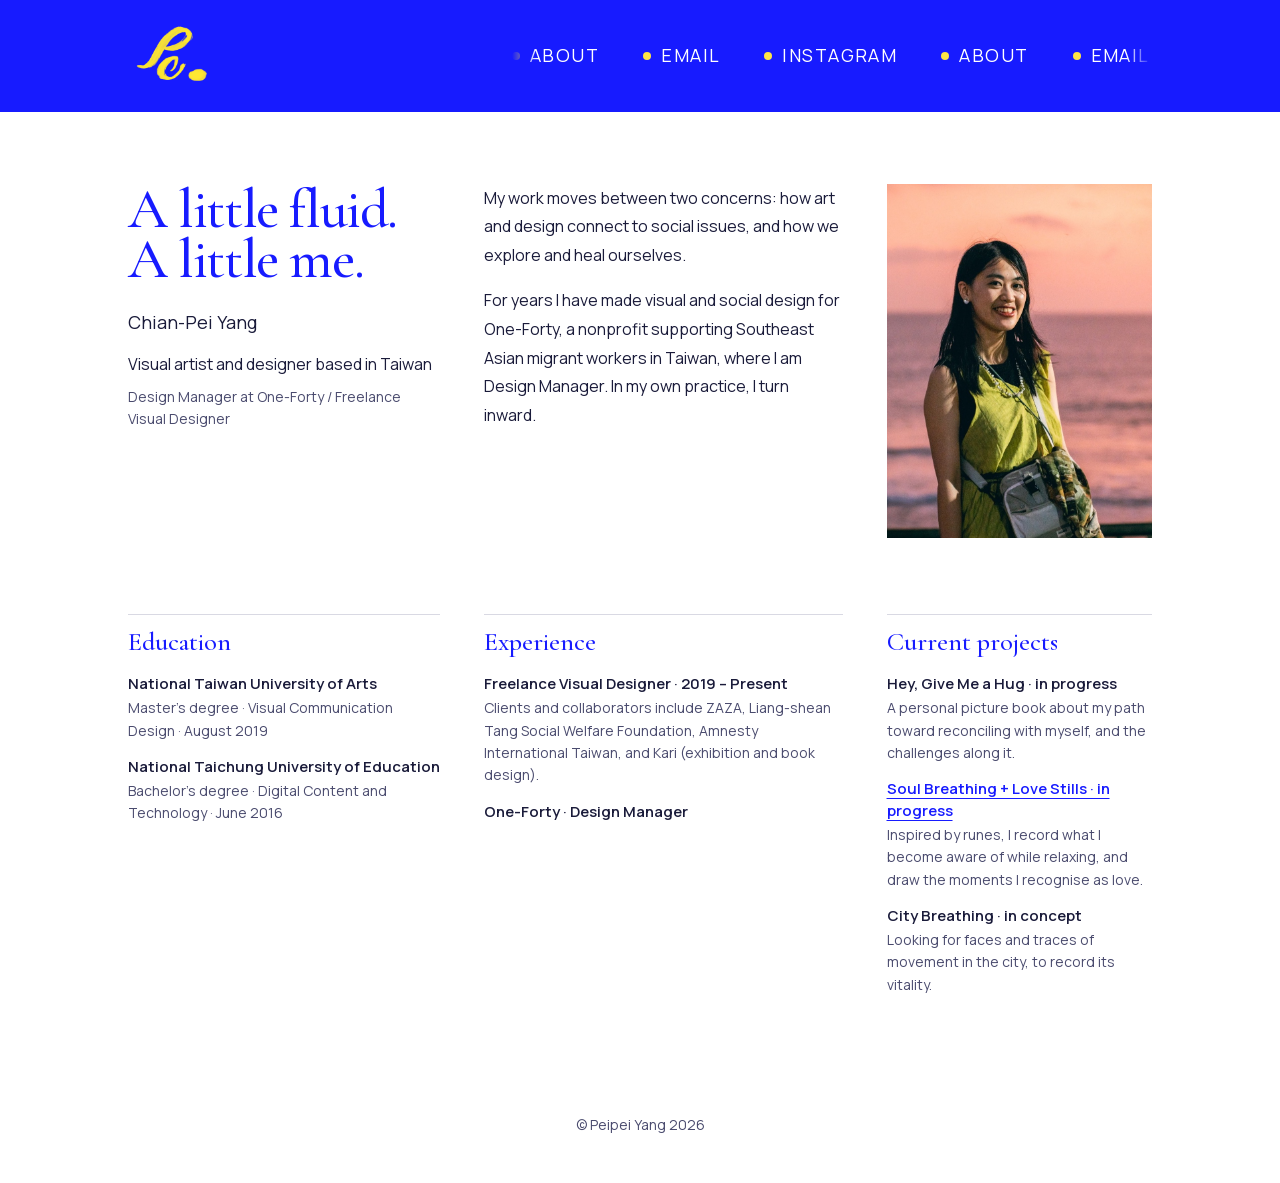
==== docs/about/index.html @ eb95b76c "Initial portfolio site (static build in docs/) Co-Authored-By: Claude Sonnet 5.5 <noreply@anthropic." ====
<!doctype html>
<html lang="en">
<head>
<meta charset="utf-8">
<meta name="viewport" content="width=device-width, initial-scale=1">
<title>About — Peipei — Chian-Pei Yang</title>
<meta name="description" content="Chian-Pei Yang (Peipei) is a visual artist and designer based in Taiwan, working across picture books, illustration, publications, exhibitions, and brand design.">
<meta name="theme-color" content="#171bff">
<meta property="og:title" content="About — Peipei — Chian-Pei Yang">
<meta property="og:description" content="Chian-Pei Yang (Peipei) is a visual artist and designer based in Taiwan, working across picture books, illustration, publications, exhibitions, and brand design.">
<meta property="og:type" content="website">
<link rel="icon" href="../assets/brand/favicon.png">
<link rel="stylesheet" href="../style.css?v=1795450305">
</head>
<body class="page-about">
<a class="skip-link" href="#main">Skip to content</a>
<header class="site-header"><a class="brand" href=".././" aria-label="Peipei, home"><img class="pe" src="../assets/brand/pe-still.png" width="88" height="88" alt=""><img class="pe pe-anim" src="../assets/brand/pe.gif?v=3" width="88" height="88" alt="" decoding="async"></a><nav class="nav marquee" aria-label="Main"><div class="marquee-track"><div class="marquee-group"><a href="../about/" aria-current="page"><span class="dot"></span>ABOUT</a><a href="mailto:balalapei@gmail.com"><span class="dot"></span>EMAIL</a><a href="https://www.instagram.com/balalapei/" target="_blank" rel="noopener"><span class="dot"></span>INSTAGRAM</a></div><div class="marquee-group" aria-hidden="true"><a href="../about/" tabindex="-1"><span class="dot"></span>ABOUT</a><a href="mailto:balalapei@gmail.com" tabindex="-1"><span class="dot"></span>EMAIL</a><a href="https://www.instagram.com/balalapei/" target="_blank" rel="noopener" tabindex="-1"><span class="dot"></span>INSTAGRAM</a></div><div class="marquee-group" aria-hidden="true"><a href="../about/" tabindex="-1"><span class="dot"></span>ABOUT</a><a href="mailto:balalapei@gmail.com" tabindex="-1"><span class="dot"></span>EMAIL</a><a href="https://www.instagram.com/balalapei/" target="_blank" rel="noopener" tabindex="-1"><span class="dot"></span>INSTAGRAM</a></div><div class="marquee-group" aria-hidden="true"><a href="../about/" tabindex="-1"><span class="dot"></span>ABOUT</a><a href="mailto:balalapei@gmail.com" tabindex="-1"><span class="dot"></span>EMAIL</a><a href="https://www.instagram.com/balalapei/" target="_blank" rel="noopener" tabindex="-1"><span class="dot"></span>INSTAGRAM</a></div></div></nav></header>
<main id="main">
<div class="about-main"><div class="ag-head"><h1>A little fluid.<br>A little me.</h1><p class="name">Chian-Pei Yang</p><p class="sub">Visual artist and designer based in Taiwan</p><p class="role">Design Manager at One-Forty / Freelance Visual Designer</p></div><div class="ag-bio bio"><p>My work moves between two concerns: how art and design connect to social issues, and how we explore and heal ourselves.</p><p>For years I have made visual and social design for One-Forty, a nonprofit supporting Southeast Asian migrant workers in Taiwan, where I am Design Manager. In my own practice, I turn inward.</p></div><figure class="portrait"><img src="../assets/about/portrait-810.jpg" srcset="../assets/about/portrait-800.jpg 800w, ../assets/about/portrait-810.jpg 810w" sizes="(min-width: 900px) 340px, 100vw" width="810" height="1080" alt="Chian-Pei Yang smiling in a green dress, with a pink sunset sky behind her" fetchpriority="high" decoding="async"></figure><section class="about-section s-ed"><h2>Education</h2><div class="row"><div class="t">National Taiwan University of Arts</div><div class="d">Master’s degree · Visual Communication Design · August 2019</div></div><div class="row"><div class="t">National Taichung University of Education</div><div class="d">Bachelor’s degree · Digital Content and Technology · June 2016</div></div></section><section class="about-section s-exp"><h2>Experience</h2><div class="row"><div class="t">Freelance Visual Designer · 2019 – Present</div><div class="d">Clients and collaborators include ZAZA, Liang-shean Tang Social Welfare Foundation, Amnesty International Taiwan, and Kari (exhibition and book design).</div></div><div class="row"><div class="t">One-Forty · Design Manager</div></div></section><section class="about-section s-proj"><h2>Current projects</h2><div class="row"><div class="t">Hey, Give Me a Hug · in progress</div><div class="d">A personal picture book about my path toward reconciling with myself, and the challenges along it.</div></div><div class="row"><div class="t"><a href="../soul-breathing/">Soul Breathing + Love Stills · in progress</a></div><div class="d">Inspired by runes, I record what I become aware of while relaxing, and draw the moments I recognise as love.</div></div><div class="row"><div class="t">City Breathing · in concept</div><div class="d">Looking for faces and traces of movement in the city, to record its vitality.</div></div></section></div>
</main>
<footer class="site-footer">© Peipei Yang 2026</footer>
<script src="../main.js?v=1795450305" defer></script>
</body>
</html>
---- docs/style.css ----
@font-face{font-family:'Cormorant Garamond';font-style:normal;font-weight:500;font-display:swap;src:url(fonts/CormorantGaramond-500-latin.woff2) format('woff2');unicode-range:U+0000-00FF, U+0131, U+0152-0153, U+02BB-02BC, U+02C6, U+02DA, U+02DC, U+0304, U+0308, U+0329, U+2000-206F, U+20AC, U+2122, U+2191, U+2193, U+2212, U+2215, U+FEFF, U+FFFD}
@font-face{font-family:'Manrope';font-style:normal;font-weight:400;font-display:swap;src:url(fonts/Manrope-400-latin.woff2) format('woff2');unicode-range:U+0000-00FF, U+0131, U+0152-0153, U+02BB-02BC, U+02C6, U+02DA, U+02DC, U+0304, U+0308, U+0329, U+2000-206F, U+20AC, U+2122, U+2191, U+2193, U+2212, U+2215, U+FEFF, U+FFFD}
@font-face{font-family:'Manrope';font-style:normal;font-weight:600;font-display:swap;src:url(fonts/Manrope-600-latin.woff2) format('woff2');unicode-range:U+0000-00FF, U+0131, U+0152-0153, U+02BB-02BC, U+02C6, U+02DA, U+02DC, U+0304, U+0308, U+0329, U+2000-206F, U+20AC, U+2122, U+2191, U+2193, U+2212, U+2215, U+FEFF, U+FFFD}
:root {
  --bg: #f7f6f1;
  --blue: #171bff;
  --yellow: #ffe546;
  --ink: #1a1b3a;
  --mute: #4a4b6e;
  --white: #ffffff;
  --pad: clamp(20px, 10vw, 260px); /* inner pages: content is 80% of the screen width */
  --pad-home: clamp(20px, 7.5vw, 200px); /* home: 85% */
  --serif: 'Cormorant Garamond', Georgia, 'Times New Roman', serif;
  --sans: 'Manrope', system-ui, -apple-system, 'Segoe UI', sans-serif;
  --header-h: 112px;
  --logo: 88px;
}
* { box-sizing: border-box; }
html { -webkit-text-size-adjust: 100%; }
body {
  margin: 0;
  background: var(--bg);
  color: var(--ink);
  font: 400 16px/1.8 var(--sans);
  -webkit-font-smoothing: antialiased;
}
body.page-about { background: var(--white); }
img, video { display: block; max-width: 100%; height: auto; }
a { color: inherit; }
p { margin: 0; }
h1, h2, h3 { margin: 0; font-weight: 500; }
:focus-visible { outline: 3px solid var(--yellow); outline-offset: 3px; }
.skip-link { position: absolute; left: -999px; top: 0; background: var(--white); color: var(--blue); padding: 8px 14px; z-index: 100; }
.skip-link:focus { left: 8px; top: 8px; }

/* ---------- header ---------- */
.site-header {
  background: var(--blue);
  height: var(--header-h);
  padding: 0 var(--pad);
  display: flex;
  align-items: center;
  gap: 24px;
  position: relative;
  z-index: 20;
}
.brand { position: relative; display: block; width: var(--logo); height: var(--logo); flex: none; }
.brand .pe { position: absolute; inset: 0; width: 100%; height: 100%; object-fit: contain; }

/* scrolling nav (same idea as yuehyueh.co): the links drift right-to-left and pause on hover */
.marquee { flex: 1 1 0; max-width: 640px; margin-left: auto; min-width: 0; overflow: hidden; position: relative;
  -webkit-mask-image: linear-gradient(90deg, transparent, #000 4%, #000 96%, transparent);
  mask-image: linear-gradient(90deg, transparent, #000 4%, #000 96%, transparent); }
.marquee-track { display: flex; width: max-content; animation: marquee 14s linear infinite; will-change: transform; }
.marquee:hover .marquee-track, .marquee:focus-within .marquee-track { animation-play-state: paused; }
.marquee-group { display: flex; flex: none; }
.marquee-group a { color: var(--white); text-decoration: none; display: inline-flex; align-items: center; gap: 10px;
  font-size: 18px; line-height: 1.4; letter-spacing: .08em; padding-right: 44px; white-space: nowrap; }
.marquee-group a:hover, .marquee-group a:focus-visible { text-decoration: underline; text-underline-offset: 5px; }
.marquee .dot { width: 8px; height: 8px; border-radius: 50%; background: var(--yellow); flex: none; }
@keyframes marquee { to { transform: translateX(-25%); } }

/* ---------- shared ---------- */
.wrap { padding-left: var(--pad); padding-right: var(--pad); }
.serif { font-family: var(--serif); font-weight: 500; }
.blue { color: var(--blue); }
.meta { font-size: 14px; letter-spacing: .04em; line-height: 1.35; color: var(--blue); }
figure { margin: 0; }
figure img { width: 100%; border-radius: 0; }

.site-footer { text-align: center; padding: 24px var(--pad) 48px; font-size: 14px; line-height: 1.35; color: var(--mute); }

/* ---------- home ---------- */
body.page-home { background: var(--blue); color: var(--white); }
body.page-home .site-header { padding: 0 var(--pad-home); }
body.page-home .site-footer { color: var(--white); padding-top: 40px; }
.sr-only { position: absolute; width: 1px; height: 1px; overflow: hidden; clip: rect(0 0 0 0); white-space: nowrap; }
.home-grid { padding: 12px var(--pad-home) 0; display: flex; flex-direction: column; gap: 12px; }
.home-row { display: grid; grid-template-columns: repeat(12, minmax(0, 1fr)); gap: 12px; align-items: stretch; }
.tile { position: relative; display: flex; flex-direction: column; color: var(--white); text-decoration: none; }
.tile .media { position: relative; display: block; overflow: hidden; aspect-ratio: var(--ar); background: rgba(255, 255, 255, .12); }
.tile.fill .media { aspect-ratio: auto; flex: 1; }
.tile .media.padded > img { inset: 9% 12%; width: 76%; height: 82%; object-fit: contain; }
.tile .media > img { position: absolute; inset: 0; width: 100%; height: 100%; object-fit: cover; transition: transform .6s ease; }
a.tile:hover .media > img, a.tile:focus-visible .media > img { transform: scale(1.02); }
/* hover caption: a small pill that fades in at the bottom-left of the image (as on roingchen.com) */
.tile .label { position: absolute; left: 20px; bottom: 10px; max-width: calc(100% - 40px); padding: 5px 12px; border-radius: 15px;
  background: var(--yellow); color: var(--blue); font-size: 15px; line-height: 1.4; opacity: 0; transition: opacity .4s; pointer-events: none; }
.tile:hover .label, .tile:focus-visible .label, .tile.empty .label { opacity: 1; }
.tile.empty .media { border: 1px dashed rgba(255, 255, 255, .55); }
.tile.empty .no { position: absolute; top: 12px; left: 16px; font-family: var(--serif); font-size: 40px; line-height: 1; color: var(--yellow); }

/* animated hero: five books that swap covers one at a time */
.media.covers { position: relative; overflow: hidden; aspect-ratio: auto; width: 100%; background: #f7f6f1; display: flex; justify-content: center; align-items: center; gap: 12px; padding: 56px 24px; }
.media.flatlay, .comp { background-color: #efede8;
  background-image: repeating-linear-gradient(0deg, rgba(60, 50, 30, .018) 0 1px, transparent 1px 3px), repeating-linear-gradient(90deg, rgba(60, 50, 30, .018) 0 1px, transparent 1px 3px); }
.comp { position: relative; display: block; overflow: hidden; aspect-ratio: var(--ar, 4 / 3); }
.fl-grid { position: absolute; left: -20%; top: -30%; width: 140%; display: grid; grid-template-columns: repeat(5, 1fr); gap: 3%; transform: rotate(-11deg); transform-origin: center; }
.fl-card, .cf-card { display: block; aspect-ratio: 595 / 808; border-radius: 3%; overflow: hidden; box-shadow: 0 6px 14px rgba(40, 30, 20, .22); background: #ddd; }
.fl-card img, .cf-card img { display: block; width: 100%; height: 100%; object-fit: cover; }
.fl-box { display: block; aspect-ratio: 595 / 808; transform: scale(1.32); position: relative; z-index: 2; border-radius: 1.5%; overflow: hidden; box-shadow: 0 14px 30px rgba(40, 30, 20, .4); }
.fl-box img { display: block; width: 100%; height: 100%; object-fit: cover; }
.cf-card { position: absolute; width: var(--w); left: var(--x); top: var(--y); transform: rotate(var(--r, 0deg)); transform-origin: var(--o, 50% 50%); }
.book { position: relative; flex: 1 1 0; min-width: 0; max-width: 260px; aspect-ratio: 420 / 668; }
.book img { position: absolute; inset: 0; width: 100%; height: 100%; object-fit: cover; opacity: 0; transition: opacity .9s ease; }
.book img.on { opacity: 1; }


/* ---------- project page ---------- */
.backlink { padding: 28px var(--pad) 0; font-size: 15px; line-height: 1.35; }
.backlink a { color: var(--blue); text-decoration: none; }
.backlink a:hover { text-decoration: underline; text-underline-offset: 4px; }
.project-head { display: grid; grid-template-columns: minmax(0, 1fr) minmax(0, 1fr); gap: 48px; align-items: end; padding: 28px var(--pad) 44px; }
.project-head h1 { font-family: var(--serif); font-weight: 500; font-size: clamp(52px, 6.25vw, 90px); line-height: .86; letter-spacing: -.025em; color: var(--blue); }
.project-head .intro { display: flex; flex-direction: column; gap: 20px; padding-bottom: 8px; }
.project-head .intro p:not(.status):not(.meta) { font-size: 20px; line-height: 1.6; }
.status { align-self: flex-start; font-size: 13px; letter-spacing: .06em; text-transform: uppercase; color: var(--blue); border: 1px solid var(--blue); border-radius: 999px; padding: 2px 12px; line-height: 1.6; }
.project-head h1.title-sm { font-size: clamp(44px, 5vw, 72px); }
.project-head h1.title-md { font-size: clamp(48px, 5.55vw, 80px); }
.hero { padding: 0 var(--pad); }
.info { display: grid; grid-template-columns: 366fr 762fr; gap: 56px; padding: 96px var(--pad) 44px; }
.info h2 { font-family: var(--serif); font-size: clamp(32px, 3.33vw, 48px); line-height: 1; color: var(--blue); }
.info .body { max-width: 620px; display: flex; flex-direction: column; gap: 18px; line-height: 1.8; }
.small-lines { font-size: 14px; line-height: 1.9; margin-top: 18px; }
.small-lines strong, .credits strong { font-weight: 600; }
.block { padding: 0 var(--pad); margin-top: 32px; }
.block.wide figure { margin-left: auto; margin-right: auto; }
.block.offset figure { margin-left: auto; }
.block.row { display: grid; grid-template-columns: repeat(var(--cols, 2), minmax(0, 1fr)); gap: 20px; align-items: start; }
.block.intro { margin-top: 0; padding-top: 88px; padding-bottom: 8px; display: flex; flex-direction: column; gap: 16px; }
.block.intro h2 { font-family: var(--serif); font-size: clamp(32px, 3.33vw, 48px); line-height: 1; color: var(--blue); }
.block.intro p { max-width: 520px; font-size: 17px; line-height: 1.7; }
.panel-box { display: flex; align-items: center; justify-content: center; aspect-ratio: var(--ar, 1184 / 360); padding: 2%; }
.panel-box img { width: 41%; height: auto; max-height: 100%; object-fit: contain; }
.cardgrid { display: grid; grid-template-columns: repeat(5, minmax(0, 1fr)); gap: 20px 16px; }
.cg-card { display: block; border-radius: 3%; overflow: hidden; box-shadow: 0 3px 9px rgba(40, 30, 20, .16); aspect-ratio: 595 / 808; background: #ddd; }
.cg-card img { display: block; width: 100%; height: 100%; object-fit: cover; }
.swatches { display: grid; grid-template-columns: repeat(4, minmax(0, 1fr)); gap: 20px; }
.swatch { display: flex; flex-direction: column; gap: 10px; }
.swatch .chip { display: block; height: 140px; }
.swlabel { font-size: 13px; line-height: 1.4; }
.mock-box { display: flex; align-items: center; justify-content: center; gap: 6.1%; aspect-ratio: 1184 / 640; }
.mock-im { display: block; }
.mock-im img { width: 100%; height: auto; }
.hero-covers { margin-top: 0; }
.credits { display: grid; grid-template-columns: minmax(0, 1fr) minmax(0, 1fr); gap: 56px; padding: 96px var(--pad) 40px; font-size: 14px; line-height: 1.9; }
.prevnext { display: flex; justify-content: space-between; gap: 24px; padding: 28px var(--pad); font-size: 16px; line-height: 1.4; }
.prevnext a { color: var(--blue); text-decoration: none; }
.prevnext a:hover { text-decoration: underline; text-underline-offset: 4px; }
.prevnext .next { margin-left: auto; text-align: right; }

/* videos */
.tile .media > video { position: absolute; inset: 0; width: 100%; height: 100%; object-fit: cover; }
.autovid { display: block; width: 100%; height: 100%; object-fit: cover; background: #000; transform: scale(1.02); } /* the 2% zoom hides the light edge line the screen recordings have */
.vidblock figure { overflow: hidden; }
.vidblock figure { aspect-ratio: var(--ar, 16 / 9); background: #000; }
.vidblock.bleed { padding-left: 0; padding-right: 0; }
/* laptop and phone drawn in CSS: thin bezels, camera, aluminium base; the phone overlaps the laptop's lower right */
.devices .stage { position: relative; padding-bottom: 5%; }
.laptop { width: 84%; margin: 0; }
.devices.solo .laptop { width: 100%; }
.laptop .lid { position: relative; background: #0b0b0d; border-radius: 12px 12px 3px 3px; padding: 1.1% 1.1% 1.5%; box-shadow: inset 0 0 0 1px #3a3a3e; }
.laptop .lscreen { aspect-ratio: var(--ar); background: #000; border-radius: 4px; overflow: hidden; }
.laptop .cam { position: absolute; left: 50%; top: .55%; width: 5px; height: 5px; margin-left: -2px; border-radius: 50%; background: #25252a; }
.laptop .lbase { position: relative; height: 13px; margin: 0 -4%; background: linear-gradient(#d9d9dc 0, #b4b4b9 55%, #8c8c92 100%); border-radius: 0 0 16px 16px / 0 0 12px 12px; box-shadow: 0 18px 30px rgba(0, 0, 0, .55); }
.laptop .lbase i { position: absolute; left: 50%; top: 0; width: 14%; height: 5px; margin-left: -7%; background: #9d9da2; border-radius: 0 0 8px 8px; }
/* iPhone 16 style: thin titanium frame, Dynamic Island, side buttons */
.phone { position: absolute; right: 0; bottom: 0; width: 17%; margin: 0; padding: .5%; background: #101012;
  border-radius: 15% / 7.1%; box-shadow: inset 0 0 0 1.5px #6e6e74, 0 0 0 1px #2b2b2f, 0 22px 44px rgba(0, 0, 0, .65); }
.phone::before { content: ""; position: absolute; left: -1.6%; top: 14%; width: 1.6%; height: 5%; background: #3a3a3f; border-radius: 2px 0 0 2px;
  box-shadow: 0 130% 0 #3a3a3f, 0 250% 0 #3a3a3f; }
.phone::after { content: ""; position: absolute; right: -1.6%; top: 22%; width: 1.6%; height: 10%; background: #3a3a3f; border-radius: 0 2px 2px 0; }
.phone .pscreen { aspect-ratio: var(--ar); background: #000; border-radius: 12.6% / 6%; overflow: hidden; }
.phone .island { position: absolute; left: 50%; top: 2.2%; width: 28%; height: 2.6%; margin-left: -14%; background: #000; border-radius: 99px; z-index: 2; }
@media (max-width: 700px) {
  .laptop { width: 100%; }
  .phone { position: relative; width: 40%; margin: -12% 4% 0 auto; right: auto; }
  .devices .stage { padding-bottom: 0; }
}

/* dark project pages */
body.page-dark { background: #0a0a0a; color: #ececec; }
body.page-dark .backlink a, body.page-dark .prevnext a, body.page-dark .meta { color: var(--yellow); }
body.page-dark .project-head h1, body.page-dark .info h2, body.page-dark .block.intro h2 { color: #fff; }
body.page-dark .site-footer { color: #9a9a9e; }

/* photo carousel (crossfade) */
.carousel { position: relative; aspect-ratio: var(--ar, 3 / 2); overflow: hidden; background: #ddd; }
.carousel .slide { position: absolute; inset: 0; opacity: 0; transition: opacity 1s ease; }
.carousel .slide.on { opacity: 1; }
.carousel .slide img { width: 100%; height: 100%; object-fit: cover; }
.dots { position: absolute; left: 0; right: 0; bottom: 14px; display: flex; justify-content: center; gap: 10px; }
.dots button { width: 10px; height: 10px; padding: 0; border-radius: 50%; border: 0; background: rgba(255, 255, 255, .55); cursor: pointer; }
.dots button.on { background: var(--blue); box-shadow: 0 0 0 2px #fff; }

/* card fan: a hand of cards; one at a time is "drawn" up out of the fan, then slips back */
.stack { position: relative; aspect-ratio: 16 / 9; background: #15513e; overflow: hidden; --k: 1; --cw: 21%; }
.scard { position: absolute; left: 50%; top: 27%; width: var(--cw); aspect-ratio: 595 / 808; margin-left: calc(var(--cw) / -2);
  transform-origin: 50% 190%; transform: rotate(calc(var(--a) * var(--k))); transition: transform .9s cubic-bezier(.3, .7, .2, 1); cursor: pointer; }
.scard .face { position: absolute; inset: 0; display: block; border-radius: 3%; overflow: hidden; background: #234;
  box-shadow: 0 6px 18px rgba(0, 0, 0, .35); transition: transform .9s cubic-bezier(.3, .7, .2, 1), box-shadow .9s, filter .6s; transform-origin: 50% 70%; }
.scard .face img { width: 100%; height: 100%; object-fit: cover; }
.scard.drawn { transform: rotate(0deg); z-index: 50 !important; }
.scard.drawn .face { transform: translateY(-16%) scale(1.32); box-shadow: 0 18px 40px rgba(0, 0, 0, .5); }
.stack.has-drawn .scard:not(.drawn) .face { filter: brightness(.72); }
@media (max-width: 700px) {
  .stack { aspect-ratio: 4 / 3; --k: .8; --cw: 29%; }
  .scard { top: 24%; }
}

/* ---------- about: three columns with a small photo in the third (as on roingchen.com/about) ---------- */
.about-main { display: grid; grid-template-columns: minmax(0, 1fr) minmax(0, 1.15fr) minmax(0, .85fr);
  grid-template-areas: "head bio photo" "ed exp proj"; column-gap: clamp(24px, 3.4vw, 48px); row-gap: clamp(44px, 6vw, 80px);
  align-items: start; padding: clamp(32px, 5.6vw, 72px) var(--pad) clamp(56px, 7.5vw, 96px); }
.ag-head { grid-area: head; display: flex; flex-direction: column; gap: 16px; }
.ag-bio { grid-area: bio; }
.portrait { grid-area: photo; width: 100%; aspect-ratio: 3 / 4; background: #eeeef1; display: flex; align-items: center; justify-content: center; color: var(--mute); font-size: 14px; letter-spacing: .04em; }
.portrait img { width: 100%; height: 100%; object-fit: cover; object-position: 50% 50%; }
.s-ed { grid-area: ed; } .s-exp { grid-area: exp; } .s-proj { grid-area: proj; }
.ag-head h1 { font-family: var(--serif); font-size: clamp(40px, 4.4vw, 64px); line-height: .9; letter-spacing: -.025em; color: var(--blue); }
.ag-head .name { font-size: 18px; line-height: 1.5; margin-top: 8px; }
.ag-head .sub { line-height: 1.6; }
.ag-head .role { font-size: 14px; line-height: 1.6; color: var(--mute); margin-top: -8px; }
.links { display: flex; flex-direction: column; gap: 4px; margin-top: 8px; }
.links a { color: var(--blue); text-decoration: underline; text-underline-offset: 4px; width: fit-content; }
.bio { display: flex; flex-direction: column; gap: 16px; }
.about-section { display: flex; flex-direction: column; gap: 14px; border-top: 1px solid #d9d9e3; padding-top: 14px; }
.about-section h2 { font-family: var(--serif); font-size: 26px; line-height: 1; color: var(--blue); margin-bottom: 4px; }
.row { display: flex; flex-direction: column; gap: 2px; }
.row .t { font-size: 15px; font-weight: 600; line-height: 1.45; }
.row .d { font-size: 14px; line-height: 1.6; color: var(--mute); }
.row .t a { color: var(--blue); text-underline-offset: 4px; }

/* ---------- responsive ---------- */
@media (max-width: 900px) {
  .project-head { grid-template-columns: 1fr; gap: 20px; padding: 20px var(--pad) 28px; align-items: start; }
  .info { grid-template-columns: 1fr; gap: 16px; padding-top: 56px; }
  .credits { grid-template-columns: 1fr; gap: 16px; padding-top: 56px; }
  .about-main { grid-template-columns: minmax(0, 1fr) minmax(0, 1fr); grid-template-areas: "head photo" "bio bio" "ed exp" "proj proj"; }
}
@media (max-width: 700px) {
  :root { --header-h: 72px; --logo: 56px; --pad: clamp(20px, 6vw, 40px); --pad-home: clamp(16px, 4vw, 28px); }
  body { font-size: 16px; line-height: 1.8; }
  .marquee-group a { font-size: 16px; padding-right: 40px; }
  .home-row { grid-template-columns: 1fr; }
  .home-row .tile { grid-column: auto !important; }
  .home-row .tile .media { aspect-ratio: 4 / 3; }
  .home-row .tile.fill .media { aspect-ratio: 4 / 3; flex: none; }
  .media.covers { aspect-ratio: auto; padding: 28px 14px; gap: 8px; }
  .book:nth-child(n+4) { display: none; }
  .project-head .intro p:not(.status):not(.meta) { font-size: 17px; }
  .meta { font-size: 13px; }
  .small-lines, .credits { font-size: 14px; }
  .block.row { grid-template-columns: minmax(0, 1fr); gap: 24px; }
  .swatches { grid-template-columns: repeat(2, minmax(0, 1fr)); }
  .cardgrid { grid-template-columns: repeat(3, minmax(0, 1fr)); gap: 12px; }
  .swatch .chip { height: 96px; }
  .block.row[style*="--cols:3"], .block.row[style*="--cols:5"] { grid-template-columns: repeat(2, minmax(0, 1fr)); gap: 16px; }
  .block.wide figure, .block.offset figure { width: 100% !important; }
  .block.intro { padding-top: 56px; }
  .block.intro p { font-size: 16px; }
  .prevnext { font-size: 14px; }
  .about-main { grid-template-columns: minmax(0, 1fr); grid-template-areas: "head" "photo" "bio" "ed" "exp" "proj"; }
  .portrait { max-width: 240px; }
  .ag-head h1 { font-size: 48px; }
}
@media (prefers-reduced-motion: reduce) {
  .brand .pe-anim { display: none; }
  .tile .media > img, .tile .label { transition: none; }
}

/* touch and small screens have no hover: show the caption under the image */
@media (hover: none), (max-width: 700px) {
  .tile .label { position: static; opacity: 1; background: none; color: var(--white); padding: 8px 0 0; max-width: none; border-radius: 0; font-size: 14px; letter-spacing: .02em; }
}
@media (prefers-reduced-motion: reduce) {
  .marquee-track { animation: none; }
  .marquee { -webkit-mask-image: none; mask-image: none; overflow: visible; }
  .marquee-group[aria-hidden="true"] { display: none; }
  .book img { transition: none; }
  .carousel .slide, .scard, .scard .face { transition: none; }
  .autovid { }
}
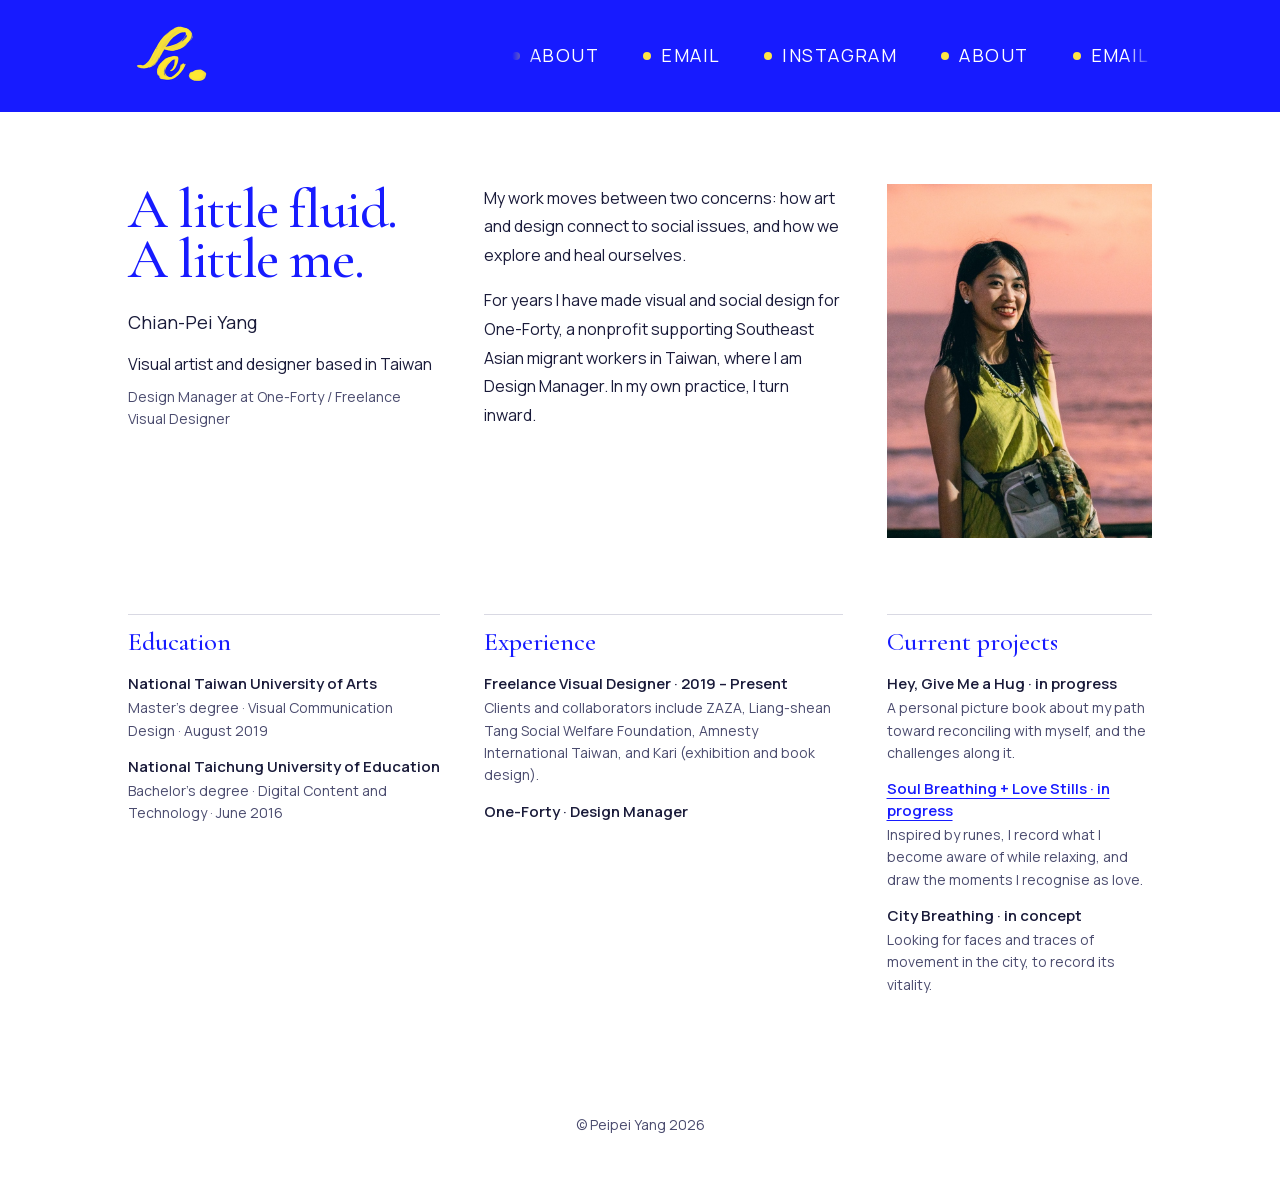
==== commit 43479baa: "Compress site: smaller videos, logo GIF and image variants Co-Authored-By: Claude Sonnet 5.5 <norepl" ====
--- a/docs/about/index.html
+++ b/docs/about/index.html
@@ -10,15 +10,15 @@
 <meta property="og:description" content="Chian-Pei Yang (Peipei) is a visual artist and designer based in Taiwan, working across picture books, illustration, publications, exhibitions, and brand design.">
 <meta property="og:type" content="website">
 <link rel="icon" href="../assets/brand/favicon.png">
-<link rel="stylesheet" href="../style.css?v=1795450305">
+<link rel="stylesheet" href="../style.css?v=1795452958">
 </head>
 <body class="page-about">
 <a class="skip-link" href="#main">Skip to content</a>
 <header class="site-header"><a class="brand" href=".././" aria-label="Peipei, home"><img class="pe" src="../assets/brand/pe-still.png" width="88" height="88" alt=""><img class="pe pe-anim" src="../assets/brand/pe.gif?v=3" width="88" height="88" alt="" decoding="async"></a><nav class="nav marquee" aria-label="Main"><div class="marquee-track"><div class="marquee-group"><a href="../about/" aria-current="page"><span class="dot"></span>ABOUT</a><a href="mailto:balalapei@gmail.com"><span class="dot"></span>EMAIL</a><a href="https://www.instagram.com/balalapei/" target="_blank" rel="noopener"><span class="dot"></span>INSTAGRAM</a></div><div class="marquee-group" aria-hidden="true"><a href="../about/" tabindex="-1"><span class="dot"></span>ABOUT</a><a href="mailto:balalapei@gmail.com" tabindex="-1"><span class="dot"></span>EMAIL</a><a href="https://www.instagram.com/balalapei/" target="_blank" rel="noopener" tabindex="-1"><span class="dot"></span>INSTAGRAM</a></div><div class="marquee-group" aria-hidden="true"><a href="../about/" tabindex="-1"><span class="dot"></span>ABOUT</a><a href="mailto:balalapei@gmail.com" tabindex="-1"><span class="dot"></span>EMAIL</a><a href="https://www.instagram.com/balalapei/" target="_blank" rel="noopener" tabindex="-1"><span class="dot"></span>INSTAGRAM</a></div><div class="marquee-group" aria-hidden="true"><a href="../about/" tabindex="-1"><span class="dot"></span>ABOUT</a><a href="mailto:balalapei@gmail.com" tabindex="-1"><span class="dot"></span>EMAIL</a><a href="https://www.instagram.com/balalapei/" target="_blank" rel="noopener" tabindex="-1"><span class="dot"></span>INSTAGRAM</a></div></div></nav></header>
 <main id="main">
-<div class="about-main"><div class="ag-head"><h1>A little fluid.<br>A little me.</h1><p class="name">Chian-Pei Yang</p><p class="sub">Visual artist and designer based in Taiwan</p><p class="role">Design Manager at One-Forty / Freelance Visual Designer</p></div><div class="ag-bio bio"><p>My work moves between two concerns: how art and design connect to social issues, and how we explore and heal ourselves.</p><p>For years I have made visual and social design for One-Forty, a nonprofit supporting Southeast Asian migrant workers in Taiwan, where I am Design Manager. In my own practice, I turn inward.</p></div><figure class="portrait"><img src="../assets/about/portrait-810.jpg" srcset="../assets/about/portrait-800.jpg 800w, ../assets/about/portrait-810.jpg 810w" sizes="(min-width: 900px) 340px, 100vw" width="810" height="1080" alt="Chian-Pei Yang smiling in a green dress, with a pink sunset sky behind her" fetchpriority="high" decoding="async"></figure><section class="about-section s-ed"><h2>Education</h2><div class="row"><div class="t">National Taiwan University of Arts</div><div class="d">Master’s degree · Visual Communication Design · August 2019</div></div><div class="row"><div class="t">National Taichung University of Education</div><div class="d">Bachelor’s degree · Digital Content and Technology · June 2016</div></div></section><section class="about-section s-exp"><h2>Experience</h2><div class="row"><div class="t">Freelance Visual Designer · 2019 – Present</div><div class="d">Clients and collaborators include ZAZA, Liang-shean Tang Social Welfare Foundation, Amnesty International Taiwan, and Kari (exhibition and book design).</div></div><div class="row"><div class="t">One-Forty · Design Manager</div></div></section><section class="about-section s-proj"><h2>Current projects</h2><div class="row"><div class="t">Hey, Give Me a Hug · in progress</div><div class="d">A personal picture book about my path toward reconciling with myself, and the challenges along it.</div></div><div class="row"><div class="t"><a href="../soul-breathing/">Soul Breathing + Love Stills · in progress</a></div><div class="d">Inspired by runes, I record what I become aware of while relaxing, and draw the moments I recognise as love.</div></div><div class="row"><div class="t">City Breathing · in concept</div><div class="d">Looking for faces and traces of movement in the city, to record its vitality.</div></div></section></div>
+<div class="about-main"><div class="ag-head"><h1>A little fluid.<br>A little me.</h1><p class="name">Chian-Pei Yang</p><p class="sub">Visual artist and designer based in Taiwan</p><p class="role">Design Manager at One-Forty / Freelance Visual Designer</p></div><div class="ag-bio bio"><p>My work moves between two concerns: how art and design connect to social issues, and how we explore and heal ourselves.</p><p>For years I have made visual and social design for One-Forty, a nonprofit supporting Southeast Asian migrant workers in Taiwan, where I am Design Manager. In my own practice, I turn inward.</p></div><figure class="portrait"><img src="../assets/about/portrait-810.jpg" srcset="../assets/about/portrait-810.jpg 810w" sizes="(min-width: 900px) 340px, 100vw" width="810" height="1080" alt="Chian-Pei Yang smiling in a green dress, with a pink sunset sky behind her" fetchpriority="high" decoding="async"></figure><section class="about-section s-ed"><h2>Education</h2><div class="row"><div class="t">National Taiwan University of Arts</div><div class="d">Master’s degree · Visual Communication Design · August 2019</div></div><div class="row"><div class="t">National Taichung University of Education</div><div class="d">Bachelor’s degree · Digital Content and Technology · June 2016</div></div></section><section class="about-section s-exp"><h2>Experience</h2><div class="row"><div class="t">Freelance Visual Designer · 2019 – Present</div><div class="d">Clients and collaborators include ZAZA, Liang-shean Tang Social Welfare Foundation, Amnesty International Taiwan, and Kari (exhibition and book design).</div></div><div class="row"><div class="t">One-Forty · Design Manager</div></div></section><section class="about-section s-proj"><h2>Current projects</h2><div class="row"><div class="t">Hey, Give Me a Hug · in progress</div><div class="d">A personal picture book about my path toward reconciling with myself, and the challenges along it.</div></div><div class="row"><div class="t"><a href="../soul-breathing/">Soul Breathing + Love Stills · in progress</a></div><div class="d">Inspired by runes, I record what I become aware of while relaxing, and draw the moments I recognise as love.</div></div><div class="row"><div class="t">City Breathing · in concept</div><div class="d">Looking for faces and traces of movement in the city, to record its vitality.</div></div></section></div>
 </main>
 <footer class="site-footer">© Peipei Yang 2026</footer>
-<script src="../main.js?v=1795450305" defer></script>
+<script src="../main.js?v=1795452958" defer></script>
 </body>
 </html>
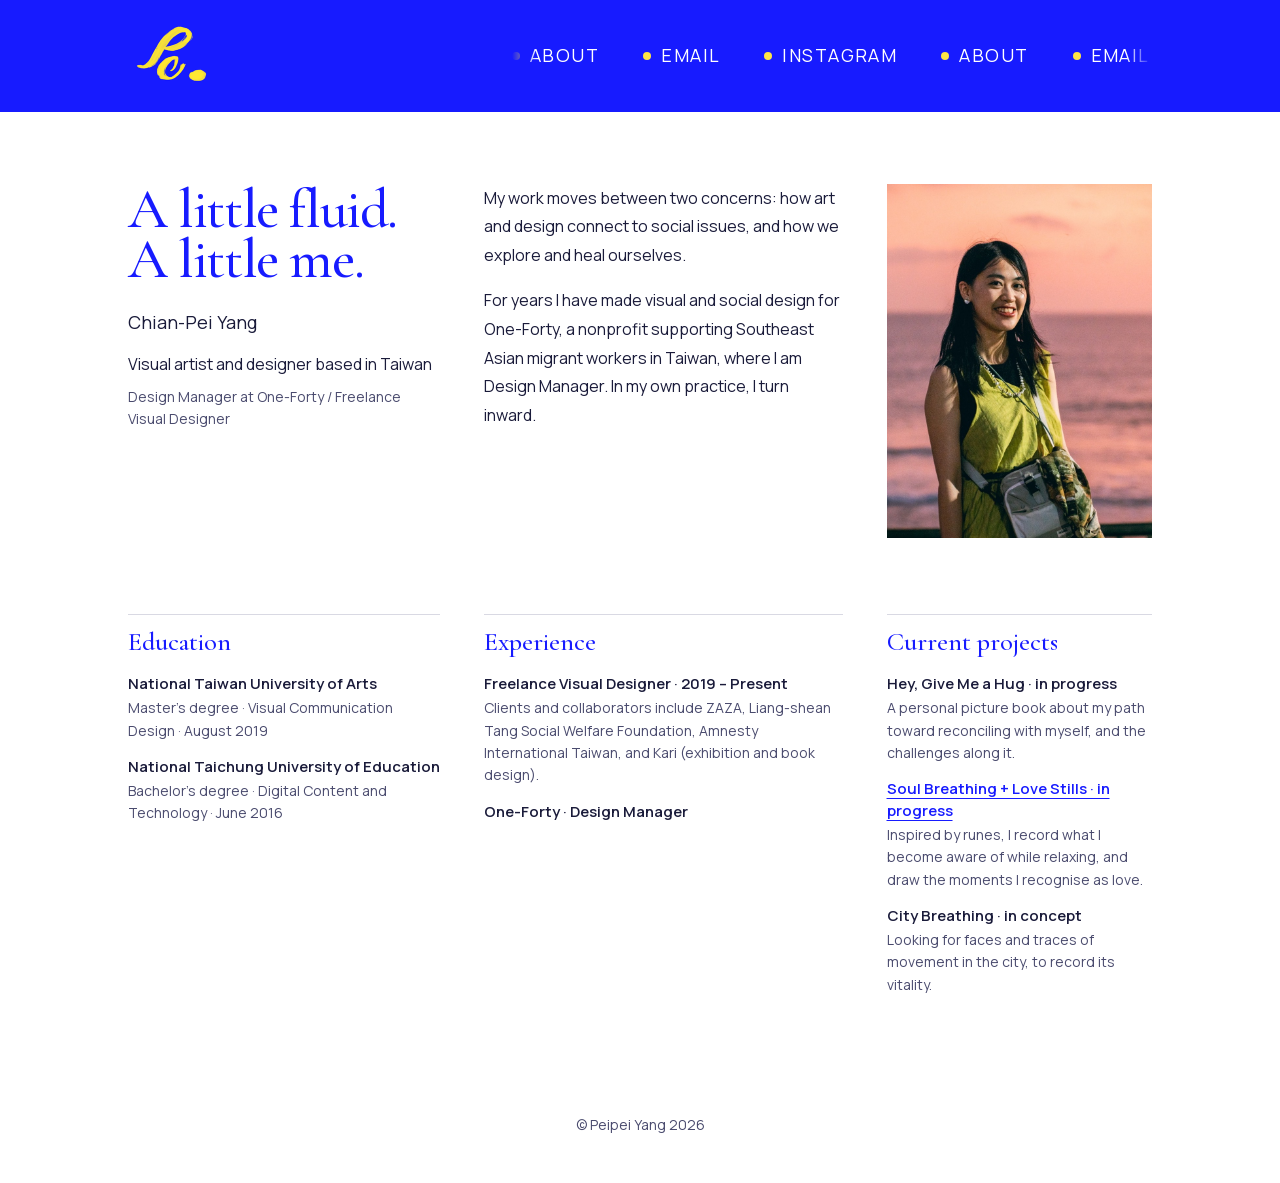
==== commit d68227bb: "Rework exhibition and Amnesty pages with composite layouts Co-Authored-By: Claude Sonnet 5.5 <norepl" ====
--- a/docs/about/index.html
+++ b/docs/about/index.html
@@ -10,7 +10,7 @@
 <meta property="og:description" content="Chian-Pei Yang (Peipei) is a visual artist and designer based in Taiwan, working across picture books, illustration, publications, exhibitions, and brand design.">
 <meta property="og:type" content="website">
 <link rel="icon" href="../assets/brand/favicon.png">
-<link rel="stylesheet" href="../style.css?v=1795452958">
+<link rel="stylesheet" href="../style.css?v=1795486436">
 </head>
 <body class="page-about">
 <a class="skip-link" href="#main">Skip to content</a>
@@ -19,6 +19,6 @@
 <div class="about-main"><div class="ag-head"><h1>A little fluid.<br>A little me.</h1><p class="name">Chian-Pei Yang</p><p class="sub">Visual artist and designer based in Taiwan</p><p class="role">Design Manager at One-Forty / Freelance Visual Designer</p></div><div class="ag-bio bio"><p>My work moves between two concerns: how art and design connect to social issues, and how we explore and heal ourselves.</p><p>For years I have made visual and social design for One-Forty, a nonprofit supporting Southeast Asian migrant workers in Taiwan, where I am Design Manager. In my own practice, I turn inward.</p></div><figure class="portrait"><img src="../assets/about/portrait-810.jpg" srcset="../assets/about/portrait-810.jpg 810w" sizes="(min-width: 900px) 340px, 100vw" width="810" height="1080" alt="Chian-Pei Yang smiling in a green dress, with a pink sunset sky behind her" fetchpriority="high" decoding="async"></figure><section class="about-section s-ed"><h2>Education</h2><div class="row"><div class="t">National Taiwan University of Arts</div><div class="d">Master’s degree · Visual Communication Design · August 2019</div></div><div class="row"><div class="t">National Taichung University of Education</div><div class="d">Bachelor’s degree · Digital Content and Technology · June 2016</div></div></section><section class="about-section s-exp"><h2>Experience</h2><div class="row"><div class="t">Freelance Visual Designer · 2019 – Present</div><div class="d">Clients and collaborators include ZAZA, Liang-shean Tang Social Welfare Foundation, Amnesty International Taiwan, and Kari (exhibition and book design).</div></div><div class="row"><div class="t">One-Forty · Design Manager</div></div></section><section class="about-section s-proj"><h2>Current projects</h2><div class="row"><div class="t">Hey, Give Me a Hug · in progress</div><div class="d">A personal picture book about my path toward reconciling with myself, and the challenges along it.</div></div><div class="row"><div class="t"><a href="../soul-breathing/">Soul Breathing + Love Stills · in progress</a></div><div class="d">Inspired by runes, I record what I become aware of while relaxing, and draw the moments I recognise as love.</div></div><div class="row"><div class="t">City Breathing · in concept</div><div class="d">Looking for faces and traces of movement in the city, to record its vitality.</div></div></section></div>
 </main>
 <footer class="site-footer">© Peipei Yang 2026</footer>
-<script src="../main.js?v=1795452958" defer></script>
+<script src="../main.js?v=1795486436" defer></script>
 </body>
 </html>
--- a/docs/style.css
+++ b/docs/style.css
@@ -139,7 +139,8 @@
 .swatch { display: flex; flex-direction: column; gap: 10px; }
 .swatch .chip { display: block; height: 140px; }
 .swlabel { font-size: 13px; line-height: 1.4; }
-.mock-box { display: flex; align-items: center; justify-content: center; gap: 6.1%; aspect-ratio: 1184 / 640; }
+.mock-box { display: flex; align-items: center; justify-content: center; gap: var(--gap, 6.1%); aspect-ratio: var(--ar, 1184 / 640); }
+.mock-box.shadow .mock-im img { box-shadow: 0 10px 28px rgba(30, 60, 80, .22); }
 .mock-im { display: block; }
 .mock-im img { width: 100%; height: auto; }
 .hero-covers { margin-top: 0; }
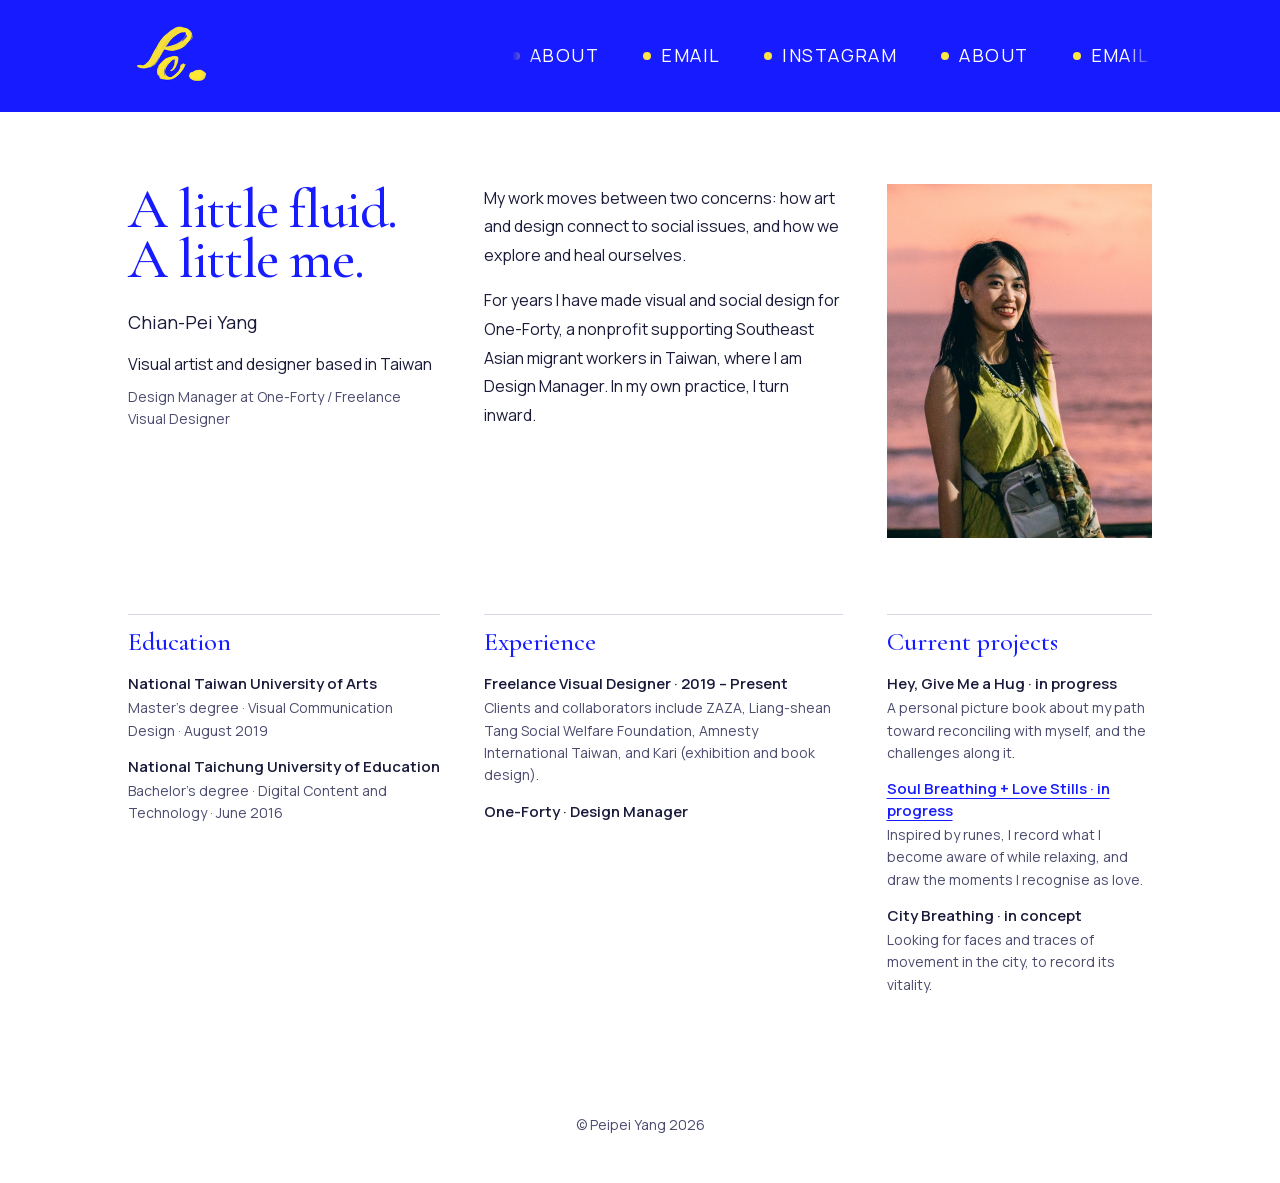
==== commit 78b7197c: "Amnesty page: one-line title and auto-flipping composite desk calendar Co-Authored-By: Claude Sonnet" ====
--- a/docs/about/index.html
+++ b/docs/about/index.html
@@ -10,7 +10,7 @@
 <meta property="og:description" content="Chian-Pei Yang (Peipei) is a visual artist and designer based in Taiwan, working across picture books, illustration, publications, exhibitions, and brand design.">
 <meta property="og:type" content="website">
 <link rel="icon" href="../assets/brand/favicon.png">
-<link rel="stylesheet" href="../style.css?v=1795486436">
+<link rel="stylesheet" href="../style.css?v=1795491913">
 </head>
 <body class="page-about">
 <a class="skip-link" href="#main">Skip to content</a>
@@ -19,6 +19,6 @@
 <div class="about-main"><div class="ag-head"><h1>A little fluid.<br>A little me.</h1><p class="name">Chian-Pei Yang</p><p class="sub">Visual artist and designer based in Taiwan</p><p class="role">Design Manager at One-Forty / Freelance Visual Designer</p></div><div class="ag-bio bio"><p>My work moves between two concerns: how art and design connect to social issues, and how we explore and heal ourselves.</p><p>For years I have made visual and social design for One-Forty, a nonprofit supporting Southeast Asian migrant workers in Taiwan, where I am Design Manager. In my own practice, I turn inward.</p></div><figure class="portrait"><img src="../assets/about/portrait-810.jpg" srcset="../assets/about/portrait-810.jpg 810w" sizes="(min-width: 900px) 340px, 100vw" width="810" height="1080" alt="Chian-Pei Yang smiling in a green dress, with a pink sunset sky behind her" fetchpriority="high" decoding="async"></figure><section class="about-section s-ed"><h2>Education</h2><div class="row"><div class="t">National Taiwan University of Arts</div><div class="d">Master’s degree · Visual Communication Design · August 2019</div></div><div class="row"><div class="t">National Taichung University of Education</div><div class="d">Bachelor’s degree · Digital Content and Technology · June 2016</div></div></section><section class="about-section s-exp"><h2>Experience</h2><div class="row"><div class="t">Freelance Visual Designer · 2019 – Present</div><div class="d">Clients and collaborators include ZAZA, Liang-shean Tang Social Welfare Foundation, Amnesty International Taiwan, and Kari (exhibition and book design).</div></div><div class="row"><div class="t">One-Forty · Design Manager</div></div></section><section class="about-section s-proj"><h2>Current projects</h2><div class="row"><div class="t">Hey, Give Me a Hug · in progress</div><div class="d">A personal picture book about my path toward reconciling with myself, and the challenges along it.</div></div><div class="row"><div class="t"><a href="../soul-breathing/">Soul Breathing + Love Stills · in progress</a></div><div class="d">Inspired by runes, I record what I become aware of while relaxing, and draw the moments I recognise as love.</div></div><div class="row"><div class="t">City Breathing · in concept</div><div class="d">Looking for faces and traces of movement in the city, to record its vitality.</div></div></section></div>
 </main>
 <footer class="site-footer">© Peipei Yang 2026</footer>
-<script src="../main.js?v=1795486436" defer></script>
+<script src="../main.js?v=1795491913" defer></script>
 </body>
 </html>
--- a/docs/style.css
+++ b/docs/style.css
@@ -282,3 +282,26 @@
   .carousel .slide, .scard, .scard .face { transition: none; }
   .autovid { }
 }
+
+/* one-line project title */
+.project-head h1.title-line { grid-column: 1 / -1; font-size: clamp(30px, 4.05vw, 58px); line-height: 1; white-space: nowrap; }
+.project-head h1.title-line + .intro { grid-column: 2; }
+@media (max-width: 900px) { .project-head h1.title-line { white-space: normal; font-size: clamp(34px, 9vw, 52px); } .project-head h1.title-line + .intro { grid-column: 1; } }
+
+/* flip desk calendar (composite): pages turn over the spiral one after another */
+.flipcal { position: relative; display: flex; align-items: center; justify-content: center; aspect-ratio: var(--ar, 1184 / 800); overflow: hidden; }
+.flipcal .cal { position: relative; width: var(--cw, 64%); filter: drop-shadow(0 26px 22px rgba(40, 34, 20, .22)); }
+.flipcal .fstack { position: relative; aspect-ratio: var(--pa, 748 / 578); perspective: 2200px; }
+.fpage { position: absolute; inset: 0; transform-origin: 50% 0; transform-style: preserve-3d; transition: transform .95s cubic-bezier(.55, .05, .35, 1); will-change: transform; }
+.ffront, .fback { position: absolute; inset: 0; backface-visibility: hidden; -webkit-backface-visibility: hidden; }
+.ffront img { display: block; width: 100%; height: 100%; object-fit: cover; }
+.fback { background: #f2f0e8; transform: rotateX(180deg); }
+.fpage.flipped { transform: rotateX(180deg); }
+.fpage.gone { visibility: hidden; }
+.flipcal .rings { position: absolute; left: 1.2%; right: 1.2%; top: -2.2%; height: 5.4%; z-index: 120; pointer-events: none;
+  background: repeating-linear-gradient(90deg, rgba(20, 20, 24, 0) 0, rgba(20, 20, 24, 0) .5%, #3a3a40 .5%, #121216 1.1%, #3a3a40 1.7%, rgba(20, 20, 24, 0) 1.7%, rgba(20, 20, 24, 0) 2.45%);
+  border-radius: 6px; }
+.flipcal .base { aspect-ratio: 748 / 96; background: linear-gradient(#ffe24a 0, #ffd400 70%, #e9c200 100%); margin-top: -1px; position: relative; z-index: 130; }
+.flipcal.resetting .fstack { opacity: 0; transition: opacity .35s; }
+.flipcal.resetting .fpage { transition: none; }
+@media (prefers-reduced-motion: reduce) { .fpage { transition: none; } }
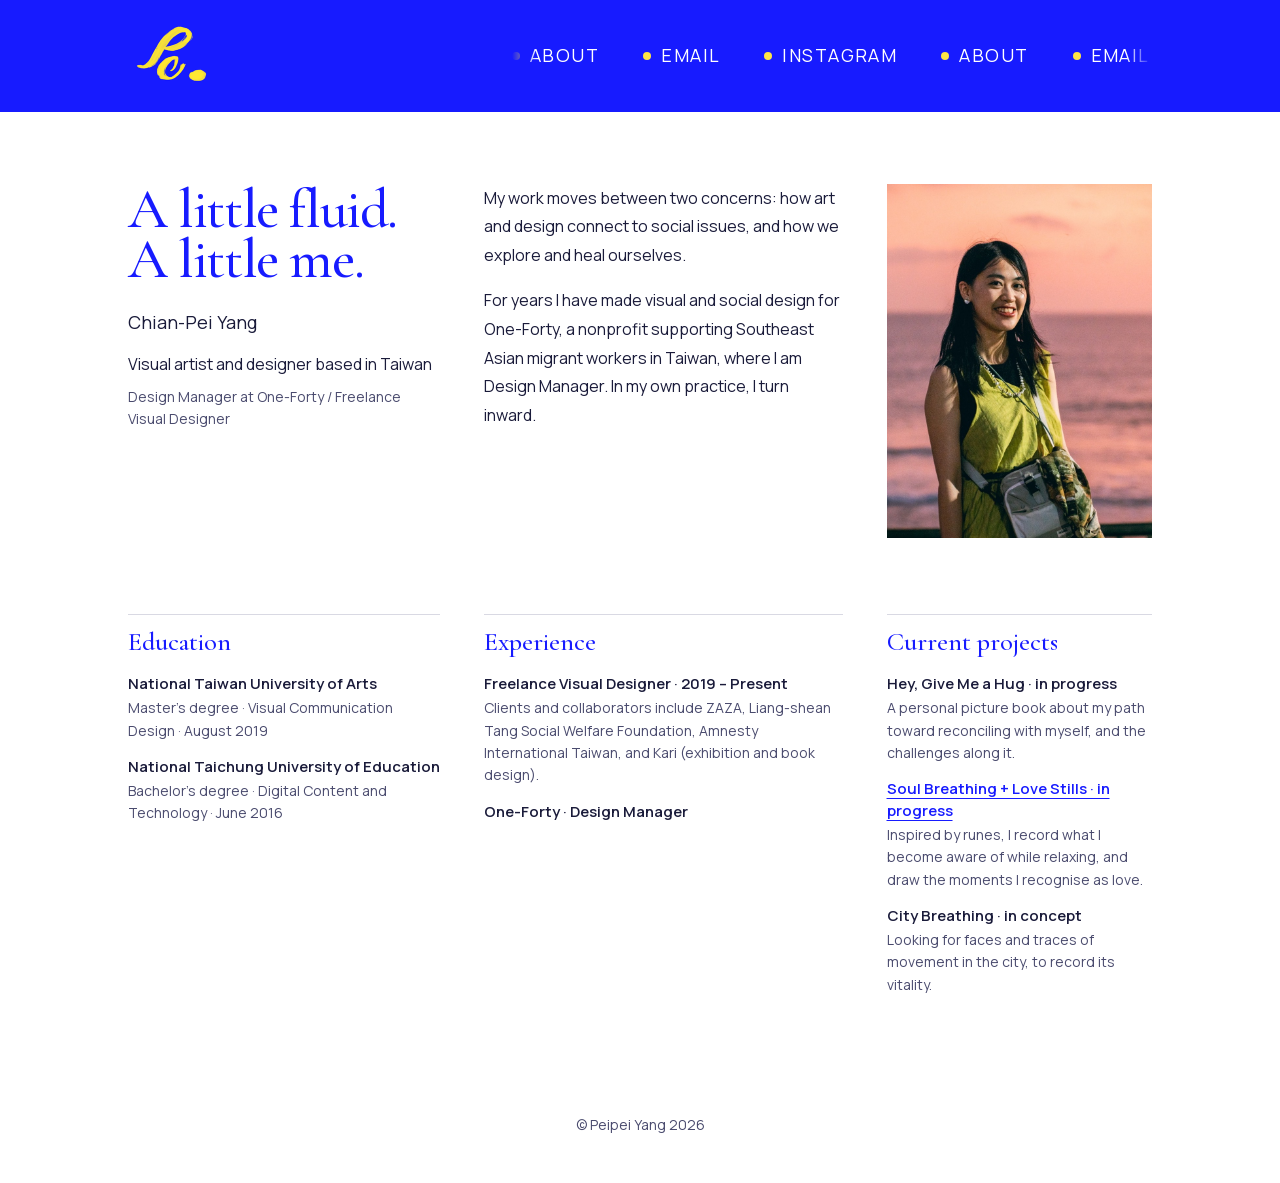
==== commit 20260550: "Desk calendar: 3D tilted stand, metal spiral, slower page turns Co-Authored-By: Claude Sonnet 5.5 <n" ====
--- a/docs/about/index.html
+++ b/docs/about/index.html
@@ -10,7 +10,7 @@
 <meta property="og:description" content="Chian-Pei Yang (Peipei) is a visual artist and designer based in Taiwan, working across picture books, illustration, publications, exhibitions, and brand design.">
 <meta property="og:type" content="website">
 <link rel="icon" href="../assets/brand/favicon.png">
-<link rel="stylesheet" href="../style.css?v=1795491913">
+<link rel="stylesheet" href="../style.css?v=1795760259">
 </head>
 <body class="page-about">
 <a class="skip-link" href="#main">Skip to content</a>
@@ -19,6 +19,6 @@
 <div class="about-main"><div class="ag-head"><h1>A little fluid.<br>A little me.</h1><p class="name">Chian-Pei Yang</p><p class="sub">Visual artist and designer based in Taiwan</p><p class="role">Design Manager at One-Forty / Freelance Visual Designer</p></div><div class="ag-bio bio"><p>My work moves between two concerns: how art and design connect to social issues, and how we explore and heal ourselves.</p><p>For years I have made visual and social design for One-Forty, a nonprofit supporting Southeast Asian migrant workers in Taiwan, where I am Design Manager. In my own practice, I turn inward.</p></div><figure class="portrait"><img src="../assets/about/portrait-810.jpg" srcset="../assets/about/portrait-810.jpg 810w" sizes="(min-width: 900px) 340px, 100vw" width="810" height="1080" alt="Chian-Pei Yang smiling in a green dress, with a pink sunset sky behind her" fetchpriority="high" decoding="async"></figure><section class="about-section s-ed"><h2>Education</h2><div class="row"><div class="t">National Taiwan University of Arts</div><div class="d">Master’s degree · Visual Communication Design · August 2019</div></div><div class="row"><div class="t">National Taichung University of Education</div><div class="d">Bachelor’s degree · Digital Content and Technology · June 2016</div></div></section><section class="about-section s-exp"><h2>Experience</h2><div class="row"><div class="t">Freelance Visual Designer · 2019 – Present</div><div class="d">Clients and collaborators include ZAZA, Liang-shean Tang Social Welfare Foundation, Amnesty International Taiwan, and Kari (exhibition and book design).</div></div><div class="row"><div class="t">One-Forty · Design Manager</div></div></section><section class="about-section s-proj"><h2>Current projects</h2><div class="row"><div class="t">Hey, Give Me a Hug · in progress</div><div class="d">A personal picture book about my path toward reconciling with myself, and the challenges along it.</div></div><div class="row"><div class="t"><a href="../soul-breathing/">Soul Breathing + Love Stills · in progress</a></div><div class="d">Inspired by runes, I record what I become aware of while relaxing, and draw the moments I recognise as love.</div></div><div class="row"><div class="t">City Breathing · in concept</div><div class="d">Looking for faces and traces of movement in the city, to record its vitality.</div></div></section></div>
 </main>
 <footer class="site-footer">© Peipei Yang 2026</footer>
-<script src="../main.js?v=1795491913" defer></script>
+<script src="../main.js?v=1795760259" defer></script>
 </body>
 </html>
--- a/docs/style.css
+++ b/docs/style.css
@@ -288,20 +288,219 @@
 .project-head h1.title-line + .intro { grid-column: 2; }
 @media (max-width: 900px) { .project-head h1.title-line { white-space: normal; font-size: clamp(34px, 9vw, 52px); } .project-head h1.title-line + .intro { grid-column: 1; } }
 
-/* flip desk calendar (composite): pages turn over the spiral one after another */
-.flipcal { position: relative; display: flex; align-items: center; justify-content: center; aspect-ratio: var(--ar, 1184 / 800); overflow: hidden; }
-.flipcal .cal { position: relative; width: var(--cw, 64%); filter: drop-shadow(0 26px 22px rgba(40, 34, 20, .22)); }
-.flipcal .fstack { position: relative; aspect-ratio: var(--pa, 748 / 578); perspective: 2200px; }
-.fpage { position: absolute; inset: 0; transform-origin: 50% 0; transform-style: preserve-3d; transition: transform .95s cubic-bezier(.55, .05, .35, 1); will-change: transform; }
-.ffront, .fback { position: absolute; inset: 0; backface-visibility: hidden; -webkit-backface-visibility: hidden; }
-.ffront img { display: block; width: 100%; height: 100%; object-fit: cover; }
-.fback { background: #f2f0e8; transform: rotateX(180deg); }
-.fpage.flipped { transform: rotateX(180deg); }
-.fpage.gone { visibility: hidden; }
-.flipcal .rings { position: absolute; left: 1.2%; right: 1.2%; top: -2.2%; height: 5.4%; z-index: 120; pointer-events: none;
-  background: repeating-linear-gradient(90deg, rgba(20, 20, 24, 0) 0, rgba(20, 20, 24, 0) .5%, #3a3a40 .5%, #121216 1.1%, #3a3a40 1.7%, rgba(20, 20, 24, 0) 1.7%, rgba(20, 20, 24, 0) 2.45%);
-  border-radius: 6px; }
-.flipcal .base { aspect-ratio: 748 / 96; background: linear-gradient(#ffe24a 0, #ffd400 70%, #e9c200 100%); margin-top: -1px; position: relative; z-index: 130; }
-.flipcal.resetting .fstack { opacity: 0; transition: opacity .35s; }
-.flipcal.resetting .fpage { transition: none; }
-@media (prefers-reduced-motion: reduce) { .fpage { transition: none; } }
+/* Flip desk calendar. The front, spine and rear board share one 3D scene. */
+.flipcal {
+  --turn-time: 1800ms;
+  --front-lean: 22deg;
+  --rear-lean: -31deg;
+  position: relative;
+  aspect-ratio: var(--ar, 1184 / 890);
+  overflow: hidden;
+  isolation: isolate;
+  perspective: clamp(750px, 140vw, 1800px);
+  perspective-origin: 50% 38%;
+  background: radial-gradient(ellipse at 22% 14%, rgba(255,255,255,.68), transparent 72%),
+              linear-gradient(150deg, transparent 33%, rgba(86,73,43,.105)),
+              var(--desk, #f7f6f1);
+}
+.flipcal::before {
+  content: "";
+  position: absolute;
+  inset: 73% 8% 1% 14%;
+  pointer-events: none;
+  background: radial-gradient(ellipse closest-side at 56% 61%, rgba(61,48,23,.28), rgba(61,48,23,.105) 56%, transparent);
+  transform: rotate(4deg);
+}
+.flipcal .cal {
+  position: absolute;
+  top: 37%;
+  left: 49%;
+  width: var(--cw, 49%);
+  aspect-ratio: var(--pa, 748 / 578);
+  transform: translateX(-50%) rotateY(-19deg);
+  transform-origin: 50% 0;
+  transform-style: preserve-3d;
+}
+.flipcal .cal::before {
+  content: "";
+  position: absolute;
+  inset: 0 -5% -21%;
+  pointer-events: none;
+  transform: rotateX(var(--front-lean)) translateZ(-9px);
+  transform-origin: 50% 0;
+  background: radial-gradient(ellipse 49% 6% at 51% 93%, rgba(52,42,20,.44), rgba(52,42,20,.18) 44%, transparent);
+}
+.flipcal .cal-front,
+.flipcal .cal-rear,
+.flipcal .cal-edges {
+  position: absolute;
+  transform-origin: 50% 0;
+}
+.flipcal .cal-front {
+  inset: 0 -.6% -12% -.6%;
+  transform: rotateX(var(--front-lean)) translateZ(-5px);
+  background: linear-gradient(174deg, #f6d94c 76%, #f8da46 90%, #e7c12b);
+  box-shadow: inset 0 -2px rgba(116,79,12,.48);
+}
+.flipcal .cal-rear {
+  inset: 0 -.6% -21% -.6%;
+  transform: rotateX(var(--rear-lean));
+  background: linear-gradient(163deg, #dabc42, #9e7421);
+}
+.flipcal .cal-side {
+  position: absolute;
+  top: 0;
+  left: 100.6%;
+  width: 80.6%;
+  height: 104%;
+  clip-path: polygon(40% 0, 100% 100%, 0 100%);
+  background: linear-gradient(145deg, #9c7b29, #b28c2a 54%, #d1ae42 99%);
+  transform: rotateY(90deg) translateX(-40%);
+  transform-origin: 0 0;
+}
+.flipcal .cal-edges {
+  inset: 0 -.7% -1.15% 0;
+  transform: rotateX(var(--front-lean)) translateZ(-3px);
+  background: repeating-linear-gradient(177deg, #ded8c9 0 1px, #f5f0e2 1px 2px);
+  box-shadow: 1px 2px 3px rgba(61,44,14,.34);
+}
+.flipcal .fstack, .flipcal .fpage {
+  position: absolute;
+  inset: 0;
+  transform-style: preserve-3d;
+}
+.flipcal .fpage {
+  visibility: hidden;
+  transform: rotateX(var(--front-lean));
+  transform-origin: 50% 0;
+}
+.flipcal .fpage.is-current,
+.flipcal .fpage.is-next {
+  visibility: visible;
+}
+.flipcal .fpage.is-next {
+  transform: rotateX(var(--front-lean)) translateZ(-1.5px);
+}
+.flipcal .ffront, .flipcal .fback {
+  position: absolute;
+  inset: 0;
+  backface-visibility: hidden;
+  -webkit-backface-visibility: hidden;
+  border-radius: 1px;
+}
+.flipcal .ffront {
+  background: #f8f6ef;
+  box-shadow: 0 1px 1px rgba(56,47,31,.22);
+}
+.flipcal .ffront img {
+  display: block;
+  width: 100%;
+  height: 100%;
+  object-fit: cover;
+  border-radius: inherit;
+}
+.flipcal .fback {
+  background: linear-gradient(132deg, #fffdf4, #f1eadd 75%, #e6ddcd);
+  transform: rotateX(180deg);
+}
+.flipcal .ffront::before, .flipcal .fback::before,
+.flipcal .ffront::after, .flipcal .fback::after {
+  content: "";
+  position: absolute;
+  pointer-events: none;
+}
+.flipcal .ffront::before, .flipcal .fback::before {
+  inset: 0;
+  background: linear-gradient(180deg, rgba(40,33,20,.13), transparent 10%),
+              linear-gradient(110deg, transparent 31%, rgba(40,33,20,.045));
+}
+.flipcal .ffront::after, .flipcal .fback::after {
+  inset: .75% 2.5% auto;
+  height: 2.1%;
+  background: radial-gradient(ellipse at 38% 50%, #211d16 0 25%, #82796a 36%, transparent 47%) left top,
+              radial-gradient(ellipse at 62% 50%, #211d16 0 25%, #82796a 36%, transparent 47%) right top;
+  background-size: calc(100% / 22) 100%;
+  background-repeat: repeat-x;
+}
+.flipcal .fback::after { inset: auto 2.5% .75%; }
+.flipcal .cal-rings {
+  position: absolute;
+  inset: -3.5% 2.5% auto;
+  height: 5.5%;
+  display: grid;
+  grid-template-columns: repeat(22, 1fr);
+  pointer-events: none;
+  transform: rotateX(var(--front-lean)) translateZ(3px);
+  transform-origin: 50% 64%;
+}
+.flipcal .cal-rings i {
+  position: relative;
+}
+.flipcal .cal-rings i::before, .flipcal .cal-rings i::after {
+  content: "";
+  position: absolute;
+  top: 0;
+  left: 24%;
+  width: 27%;
+  height: 100%;
+  border: clamp(1px, .15vw, 2px) solid #262525;
+  border-top-color: #666462;
+  border-left-color: #53504c;
+  border-radius: 52% 51% 45% 48%;
+  box-shadow: inset 1px 0 rgba(255,255,255,.32), 1px 1px 1px rgba(36,30,20,.24);
+  transform: skewX(7deg);
+}
+.flipcal .cal-rings i::after { left: 49%; }
+.flipcal .fpage.is-turning {
+  animation: flipcal-turn var(--turn-time) both;
+}
+.flipcal .is-turning .ffront::before,
+.flipcal .is-turning .fback::before {
+  background: linear-gradient(171deg, rgba(34,28,20,.44), rgba(34,28,20,.16) 23%, transparent 49%, rgba(255,255,255,.45) 72%, rgba(52,43,29,.17));
+  animation: flipcal-shade var(--turn-time) ease-in-out both;
+}
+.flipcal .is-next .ffront::before {
+  background: linear-gradient(180deg, rgba(34,28,20,.31), rgba(34,28,20,.10) 18%, transparent 55%);
+  animation: flipcal-reveal var(--turn-time) ease-out both;
+}
+.flipcal:not(.is-playing) .fpage.is-turning,
+.flipcal:not(.is-playing) .is-next .ffront::before,
+.flipcal:not(.is-playing) .is-turning .ffront::before,
+.flipcal:not(.is-playing) .is-turning .fback::before {
+  animation-play-state: paused;
+}
+@keyframes flipcal-turn {
+  0% {
+    transform: rotateX(var(--front-lean)) scaleY(1) skewX(0);
+    animation-timing-function: cubic-bezier(.48,.03,.71,.72);
+  }
+  52% {
+    transform: rotateX(170deg) scaleY(.62) skewX(-2deg);
+    animation-timing-function: cubic-bezier(.3,.24,.52,1);
+  }
+  100% { transform: rotateX(328deg) scaleY(1) skewX(0); }
+}
+@keyframes flipcal-shade {
+  0%, 100% { opacity: .28; }
+  43%, 70% { opacity: 1; }
+}
+@keyframes flipcal-reveal {
+  0%, 20% { opacity: 1; }
+  100% { opacity: .42; }
+}
+@media (max-width: 900px) {
+  .flipcal .cal { width: 58%; }
+  .flipcal { aspect-ratio: 1; }
+}
+@media (max-width: 600px) {
+  .flipcal .cal { width: 73%; }
+  .flipcal { aspect-ratio: 5 / 6; }
+}
+@media (prefers-reduced-motion: reduce) {
+  .flipcal .fpage.is-turning,
+  .flipcal .is-next .ffront::before,
+  .flipcal .is-turning .ffront::before,
+  .flipcal .is-turning .fback::before { animation: none; }
+  .flipcal .fpage:not(:first-child) { visibility: hidden; }
+  .flipcal .fpage:first-child { visibility: visible; }
+}
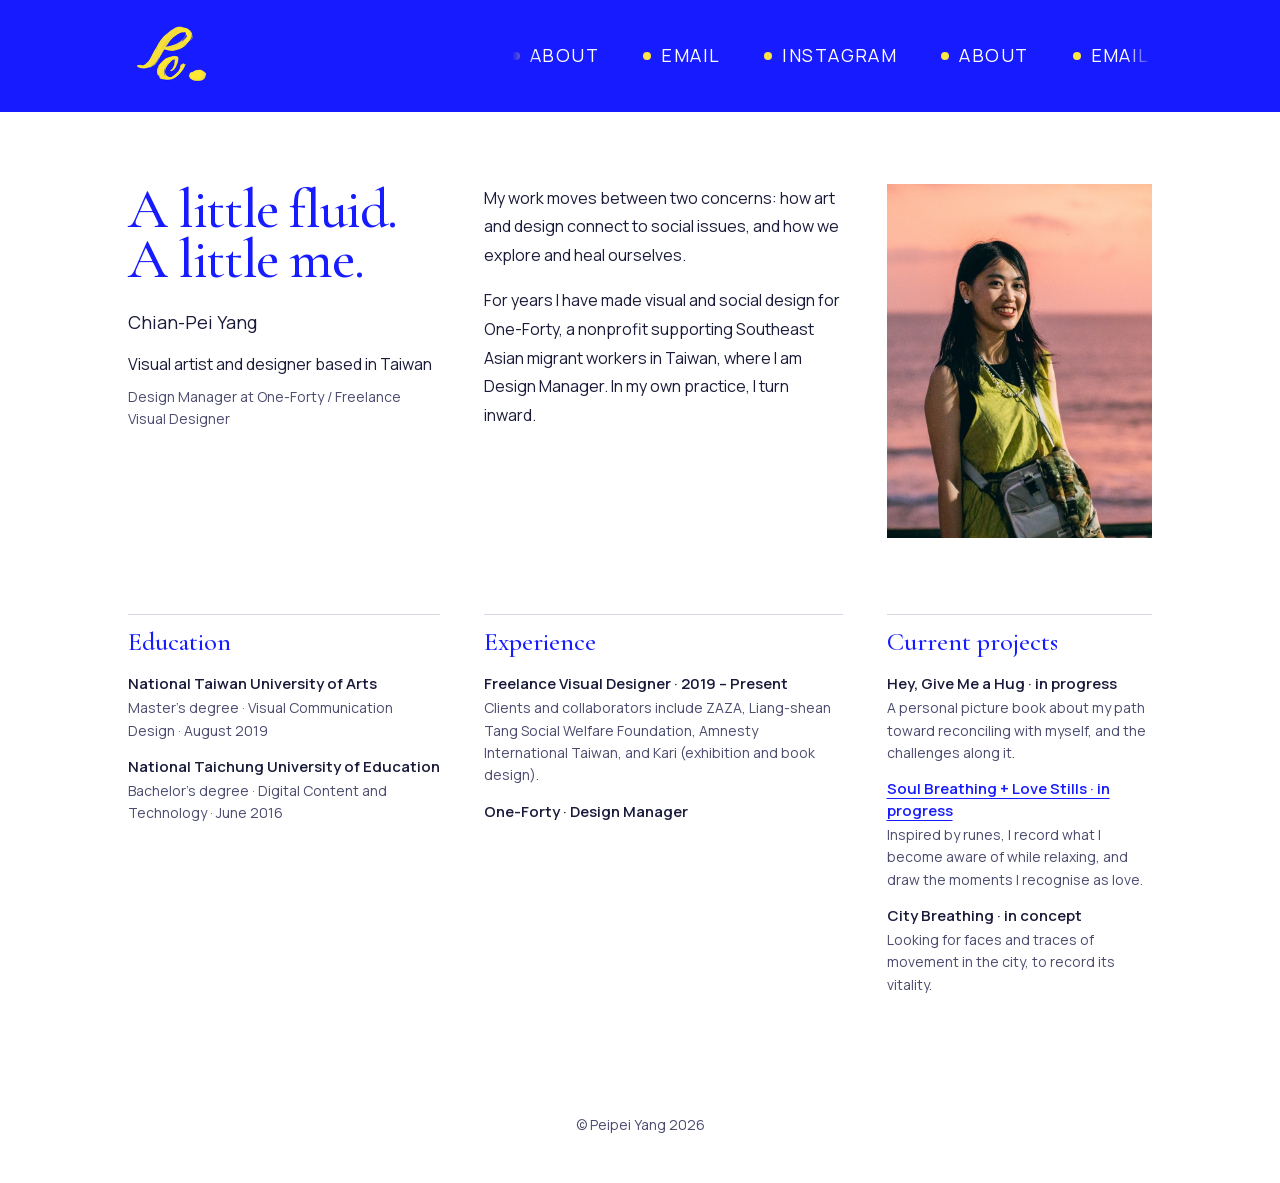
==== commit d45fba4d: "Desk calendar: photographic desk scene, angled view Co-Authored-By: Claude Sonnet 5.5 <noreply@anthr" ====
--- a/docs/about/index.html
+++ b/docs/about/index.html
@@ -10,7 +10,7 @@
 <meta property="og:description" content="Chian-Pei Yang (Peipei) is a visual artist and designer based in Taiwan, working across picture books, illustration, publications, exhibitions, and brand design.">
 <meta property="og:type" content="website">
 <link rel="icon" href="../assets/brand/favicon.png">
-<link rel="stylesheet" href="../style.css?v=1795760259">
+<link rel="stylesheet" href="../style.css?v=1795761873">
 </head>
 <body class="page-about">
 <a class="skip-link" href="#main">Skip to content</a>
@@ -19,6 +19,6 @@
 <div class="about-main"><div class="ag-head"><h1>A little fluid.<br>A little me.</h1><p class="name">Chian-Pei Yang</p><p class="sub">Visual artist and designer based in Taiwan</p><p class="role">Design Manager at One-Forty / Freelance Visual Designer</p></div><div class="ag-bio bio"><p>My work moves between two concerns: how art and design connect to social issues, and how we explore and heal ourselves.</p><p>For years I have made visual and social design for One-Forty, a nonprofit supporting Southeast Asian migrant workers in Taiwan, where I am Design Manager. In my own practice, I turn inward.</p></div><figure class="portrait"><img src="../assets/about/portrait-810.jpg" srcset="../assets/about/portrait-810.jpg 810w" sizes="(min-width: 900px) 340px, 100vw" width="810" height="1080" alt="Chian-Pei Yang smiling in a green dress, with a pink sunset sky behind her" fetchpriority="high" decoding="async"></figure><section class="about-section s-ed"><h2>Education</h2><div class="row"><div class="t">National Taiwan University of Arts</div><div class="d">Master’s degree · Visual Communication Design · August 2019</div></div><div class="row"><div class="t">National Taichung University of Education</div><div class="d">Bachelor’s degree · Digital Content and Technology · June 2016</div></div></section><section class="about-section s-exp"><h2>Experience</h2><div class="row"><div class="t">Freelance Visual Designer · 2019 – Present</div><div class="d">Clients and collaborators include ZAZA, Liang-shean Tang Social Welfare Foundation, Amnesty International Taiwan, and Kari (exhibition and book design).</div></div><div class="row"><div class="t">One-Forty · Design Manager</div></div></section><section class="about-section s-proj"><h2>Current projects</h2><div class="row"><div class="t">Hey, Give Me a Hug · in progress</div><div class="d">A personal picture book about my path toward reconciling with myself, and the challenges along it.</div></div><div class="row"><div class="t"><a href="../soul-breathing/">Soul Breathing + Love Stills · in progress</a></div><div class="d">Inspired by runes, I record what I become aware of while relaxing, and draw the moments I recognise as love.</div></div><div class="row"><div class="t">City Breathing · in concept</div><div class="d">Looking for faces and traces of movement in the city, to record its vitality.</div></div></section></div>
 </main>
 <footer class="site-footer">© Peipei Yang 2026</footer>
-<script src="../main.js?v=1795760259" defer></script>
+<script src="../main.js?v=1795761873" defer></script>
 </body>
 </html>
--- a/docs/style.css
+++ b/docs/style.css
@@ -293,42 +293,92 @@
   --turn-time: 1800ms;
   --front-lean: 22deg;
   --rear-lean: -31deg;
+  --grain: url("data:image/svg+xml,%3Csvg xmlns='http://www.w3.org/2000/svg' width='180' height='180'%3E%3Cfilter id='g'%3E%3CfeTurbulence type='fractalNoise' baseFrequency='.37' numOctaves='2' stitchTiles='stitch'/%3E%3CfeColorMatrix values='0 0 0 0 .44 0 0 0 0 .30 0 0 0 0 .17 2.45 0 0 0 -1.53'/%3E%3C/filter%3E%3Cpath fill='white' filter='url(%23g)' d='M0 0h180v180H0z'/%3E%3C/svg%3E");
   position: relative;
-  aspect-ratio: var(--ar, 1184 / 890);
+  aspect-ratio: var(--ar, 1184 / 940);
   overflow: hidden;
   isolation: isolate;
-  perspective: clamp(750px, 140vw, 1800px);
-  perspective-origin: 50% 38%;
-  background: radial-gradient(ellipse at 22% 14%, rgba(255,255,255,.68), transparent 72%),
-              linear-gradient(150deg, transparent 33%, rgba(86,73,43,.105)),
-              var(--desk, #f7f6f1);
+  perspective: clamp(650px, 125vw, 1600px);
+  perspective-origin: 50% 45%;
+  background: var(--grain), linear-gradient(155deg, #a79a86 68%, #83796c);
+}
+.flipcal::before,
+.flipcal .cal-set,
+.flipcal .cal-set::after {
+  position: absolute;
+  pointer-events: none;
 }
 .flipcal::before {
   content: "";
-  position: absolute;
-  inset: 73% 8% 1% 14%;
-  pointer-events: none;
-  background: radial-gradient(ellipse closest-side at 56% 61%, rgba(61,48,23,.28), rgba(61,48,23,.105) 56%, transparent);
-  transform: rotate(4deg);
+  inset: 0;
+  clip-path: polygon(0 0, 100% 0, 100% 85%, 66% 100%, 0 100%);
+  background: repeating-linear-gradient(162deg, rgba(78,40,15,.18) 0 1px, transparent 1px 3px),
+              linear-gradient(96deg, #8a532a 50%, #a66937);
+}
+.flipcal .cal-set {
+  inset: 0;
+  clip-path: polygon(0 0, 100% 0, 100% 84%, 63% 100%, 0 100%);
+  background: var(--grain),
+              radial-gradient(ellipse at 19% 32%, #fff6e5, transparent 78%),
+              linear-gradient(145deg, var(--desk, #f7f6f1), #ddc7ab);
+}
+.flipcal .cal-set::after {
+  content: "";
+  inset: -8%;
+  background:
+    linear-gradient(119deg, transparent 24%, rgba(86,60,40,.20) 24.4% 26%, transparent 26.5%),
+    linear-gradient(25deg, transparent 17%, rgba(91,64,45,.25) 18% 20%, transparent 21% 31%,
+      rgba(87,61,43,.20) 32% 34%, transparent 35% 56%, rgba(87,61,43,.18) 57% 59%,
+      transparent 60% 76%, rgba(87,61,43,.15) 77% 86%, transparent 87%);
+  filter: blur(clamp(3px, .65vw, 9px));
 }
 .flipcal .cal {
-  position: absolute;
-  top: 37%;
-  left: 49%;
+  --camera-yaw: 23deg;
+  position: absolute;
+  top: 35%;
+  left: 51%;
   width: var(--cw, 49%);
   aspect-ratio: var(--pa, 748 / 578);
-  transform: translateX(-50%) rotateY(-19deg);
+  transform: translateX(-50%) rotateZ(-4deg) rotateX(-13deg) rotateY(var(--camera-yaw));
   transform-origin: 50% 0;
   transform-style: preserve-3d;
 }
-.flipcal .cal::before {
+/* The bottom fold bridges the front and rear boards at the desk plane. */
+.flipcal .cal-floor,
+.flipcal .cal-shadow {
+  position: absolute;
+  top: 104%;
+  transform-origin: 50% 0;
+}
+.flipcal .cal-floor {
+  left: -.6%;
+  right: -.6%;
+  height: 104%;
+  transform: rotateX(-90deg) translateY(-40%);
+  background: linear-gradient(180deg, #88601d, #e7b53f 53%, #d0992c 82%, #6e4613);
+}
+.flipcal .cal-shadow {
+  left: -2%;
+  width: 181%;
+  height: 180%;
+  transform: translateY(1px) rotateX(-90deg) translateY(-25%);
+  filter: blur(clamp(3px, .85vw, 11px));
+}
+.flipcal .cal-shadow::before,
+.flipcal .cal-shadow::after {
   content: "";
   position: absolute;
-  inset: 0 -5% -21%;
   pointer-events: none;
-  transform: rotateX(var(--front-lean)) translateZ(-9px);
-  transform-origin: 50% 0;
-  background: radial-gradient(ellipse 49% 6% at 51% 93%, rgba(52,42,20,.44), rgba(52,42,20,.18) 44%, transparent);
+}
+.flipcal .cal-shadow::before {
+  inset: 1% 0 4%;
+  clip-path: polygon(0 47%, 1% 15%, 35% 0, 96% 13%, 83% 61%, 62% 88%, 26% 66%);
+  background: radial-gradient(ellipse at 33% 54%, rgba(66,39,18,.58), rgba(77,51,30,.35) 42%, transparent 87%);
+}
+.flipcal .cal-shadow::after {
+  inset: 0 44% 0 0;
+  background: radial-gradient(ellipse 49% 5% at 50% 3%, rgba(64,37,15,.48), transparent),
+              radial-gradient(ellipse 49% 6% at 50% 59%, rgba(64,37,15,.43), transparent);
 }
 .flipcal .cal-front,
 .flipcal .cal-rear,
@@ -339,24 +389,14 @@
 .flipcal .cal-front {
   inset: 0 -.6% -12% -.6%;
   transform: rotateX(var(--front-lean)) translateZ(-5px);
-  background: linear-gradient(174deg, #f6d94c 76%, #f8da46 90%, #e7c12b);
-  box-shadow: inset 0 -2px rgba(116,79,12,.48);
+  background: linear-gradient(107deg, #d6a529, #f7d34d 30%, #eac039 73%, #c49125);
+  box-shadow: inset 0 1px #ffe485, inset 0 -2px rgba(103,63,14,.55), 0 1px 2px rgba(72,42,16,.33);
 }
 .flipcal .cal-rear {
   inset: 0 -.6% -21% -.6%;
   transform: rotateX(var(--rear-lean));
-  background: linear-gradient(163deg, #dabc42, #9e7421);
-}
-.flipcal .cal-side {
-  position: absolute;
-  top: 0;
-  left: 100.6%;
-  width: 80.6%;
-  height: 104%;
-  clip-path: polygon(40% 0, 100% 100%, 0 100%);
-  background: linear-gradient(145deg, #9c7b29, #b28c2a 54%, #d1ae42 99%);
-  transform: rotateY(90deg) translateX(-40%);
-  transform-origin: 0 0;
+  background: linear-gradient(115deg, #f8d353, #dbad37 20%, #bc8825 75%, #986419);
+  box-shadow: inset 0 -2px rgba(95,57,12,.47);
 }
 .flipcal .cal-edges {
   inset: 0 -.7% -1.15% 0;
@@ -411,8 +451,9 @@
 }
 .flipcal .ffront::before, .flipcal .fback::before {
   inset: 0;
-  background: linear-gradient(180deg, rgba(40,33,20,.13), transparent 10%),
-              linear-gradient(110deg, transparent 31%, rgba(40,33,20,.045));
+  background: linear-gradient(180deg, rgba(48,33,19,.17), transparent 12%),
+              linear-gradient(113deg, rgba(255,235,198,.15), transparent 42%, rgba(82,60,41,.07)),
+              linear-gradient(23deg, transparent 9%, rgba(82,60,41,.09) 16% 20%, transparent 28%);
 }
 .flipcal .ffront::after, .flipcal .fback::after {
   inset: .75% 2.5% auto;
@@ -475,7 +516,7 @@
     animation-timing-function: cubic-bezier(.48,.03,.71,.72);
   }
   52% {
-    transform: rotateX(170deg) scaleY(.62) skewX(-2deg);
+    transform: rotateX(170deg) scaleY(.60) skewX(-2deg);
     animation-timing-function: cubic-bezier(.3,.24,.52,1);
   }
   100% { transform: rotateX(328deg) scaleY(1) skewX(0); }
@@ -489,12 +530,17 @@
   100% { opacity: .42; }
 }
 @media (max-width: 900px) {
-  .flipcal .cal { width: 58%; }
+  .flipcal .cal { width: 57%; }
   .flipcal { aspect-ratio: 1; }
 }
 @media (max-width: 600px) {
-  .flipcal .cal { width: 73%; }
-  .flipcal { aspect-ratio: 5 / 6; }
+  .flipcal .cal {
+    --camera-yaw: 14deg;
+    top: 36%;
+    left: 49%;
+    width: calc(52% + 36px);
+  }
+  .flipcal { aspect-ratio: 4 / 5; }
 }
 @media (prefers-reduced-motion: reduce) {
   .flipcal .fpage.is-turning,
